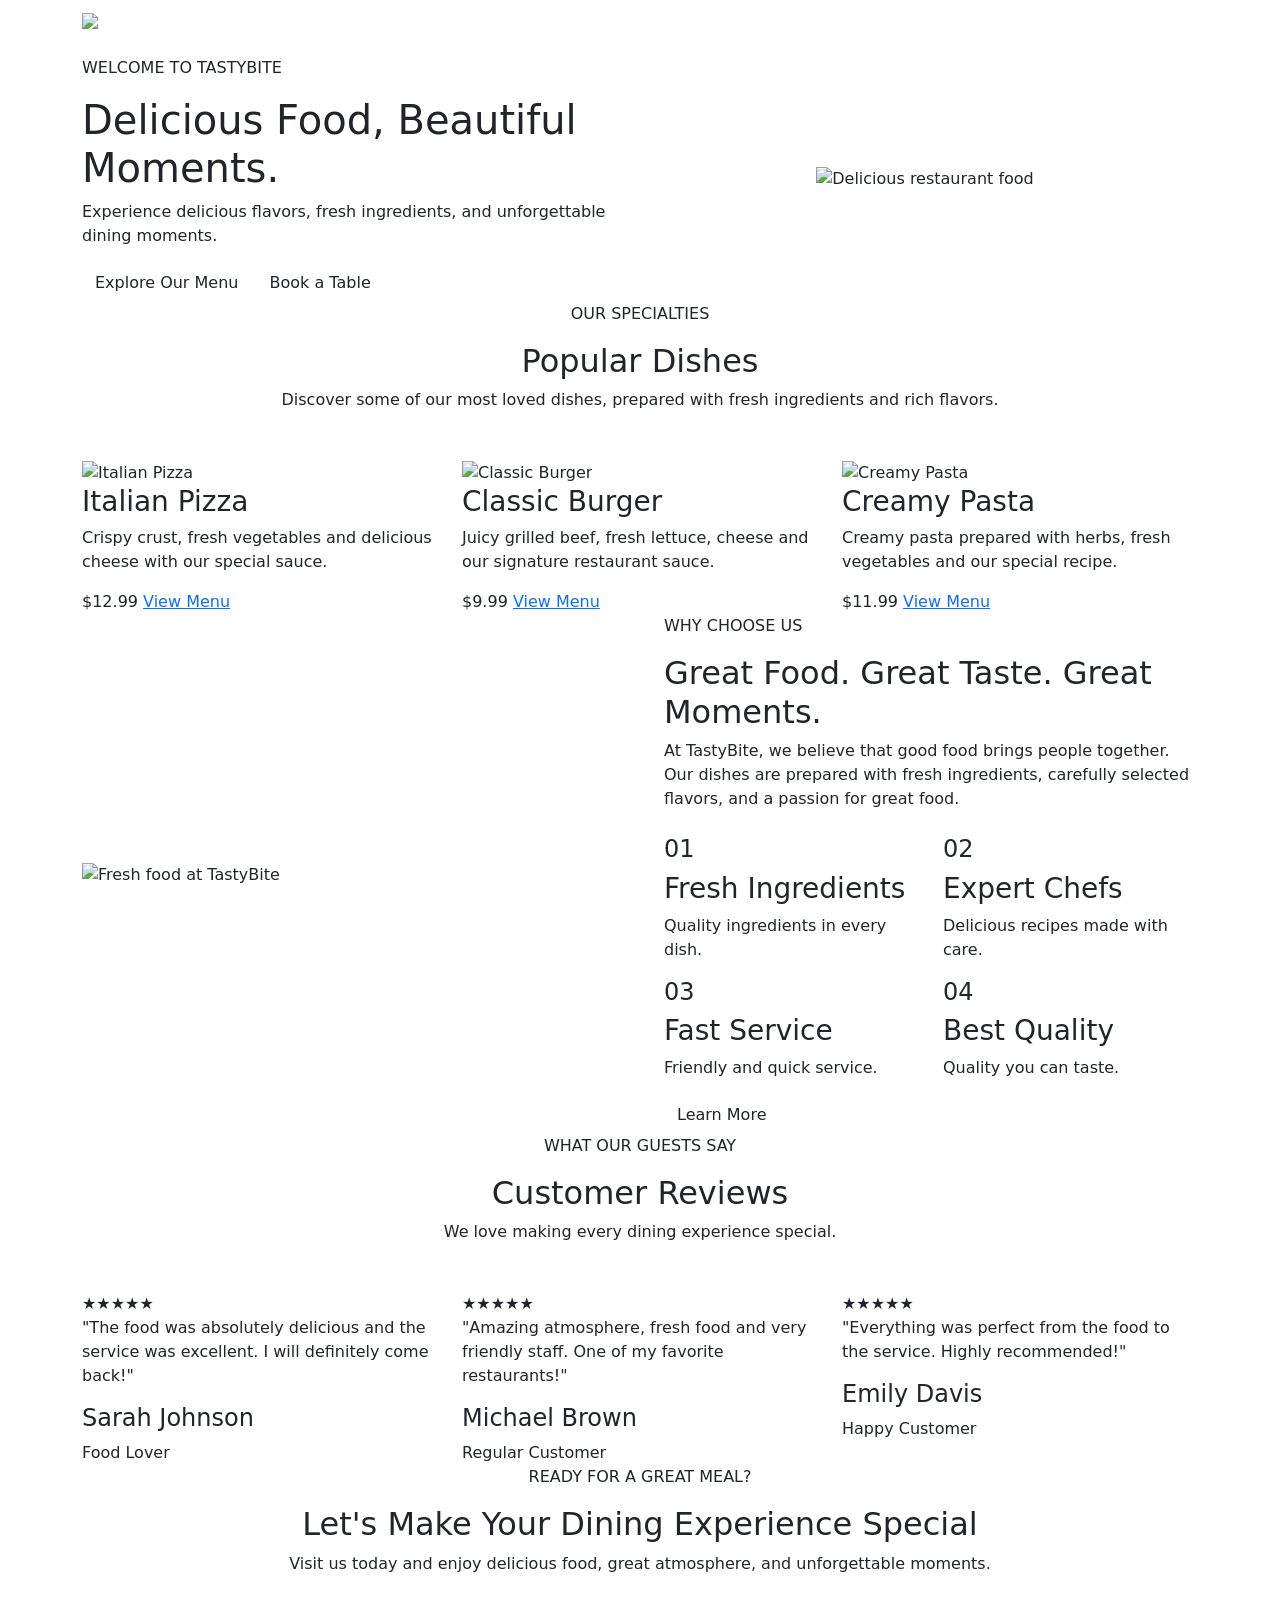
==== index.html @ 71328f87 "Add files via upload Add TastyBite website files" ====
<!DOCTYPE html>
<html lang="en">
<head>
    <meta charset="UTF-8">
    <meta name="viewport" content="width=device-width, initial-scale=1.0">

    <title>Restaurant | Home</title>

    <!-- Bootstrap CSS -->
    <link href="https://cdn.jsdelivr.net/npm/bootstrap@5.3.3/dist/css/bootstrap.min.css" rel="stylesheet">

    <!-- Custom CSS -->
    <link rel="stylesheet" href="asestes/css/style.css">
</head>

<body>

    <nav class="navbar navbar-expand-lg navbar-dark custom-navbar">
        <div class="container">
    
            <a class="navbar-brand d-flex align-items-center" href="index.html">
                <img src="asestes/Images/ChatGPT Image Sep 8, 2026, 05_13_17 AM.png" alt="TastyBite Logo" class="logo">
                <span class="brand-name">TastyBite</span>
            </a>
    
            <button class="navbar-toggler" type="button"
                data-bs-toggle="collapse"
                data-bs-target="#navbarNav">
                <span class="navbar-toggler-icon"></span>
            </button>
    
            <div class="collapse navbar-collapse" id="navbarNav">
    
                <ul class="navbar-nav ms-auto">
    
                    <li class="nav-item">
                        <a class="nav-link active" href="index.html">Home</a>
                    </li>
    
                    <li class="nav-item">
                        <a class="nav-link" href="about.html">About</a>
                    </li>
    
                    <li class="nav-item">
                        <a class="nav-link" href="menu.html">Menu</a>
                    </li>
    
                    <li class="nav-item">
                        <a class="nav-link" href="contact.html">Contact</a>
                    </li>
    
                </ul>
    
            </div>
        </div>
    </nav>
    <section class="hero-section">
        <div class="container">
            <div class="row align-items-center min-vh-75">
    
                <div class="col-lg-6">
                    <p class="hero-subtitle">WELCOME TO TASTYBITE</p>
    
                    <h1 class="hero-title">
                        Delicious Food,
                        <span>Beautiful Moments.</span>
                    </h1>
    
                    <p class="hero-text">
                        Experience delicious flavors, fresh ingredients,
                        and unforgettable dining moments.
                    </p>
    
                    <a href="menu.html" class="btn hero-btn">
                        Explore Our Menu
                    </a>
    
                    <a href="contact.html" class="btn hero-btn-outline">
                        Book a Table
                    </a>
                </div>
    
                <div class="col-lg-6 text-center">
                    <img src="asestes/Images/food.jpg"
                         alt="Delicious restaurant food"
                         class="img-fluid hero-image">
                </div>
    
            </div>
        </div>
    </section>
    <section class="popular-section">
        <div class="container">
    
            <div class="section-heading text-center">
                <p>OUR SPECIALTIES</p>
                <h2>Popular Dishes</h2>
                <p class="section-text">
                    Discover some of our most loved dishes, prepared with
                    fresh ingredients and rich flavors.
                </p>
            </div>
    
            <div class="row g-4 mt-4">
    
                <!-- Dish 1 -->
                <div class="col-md-6 col-lg-4">
                    <div class="food-card">
    
                        <img src="asestes/Images/ittalian pizza.jpg"
                             alt="Italian Pizza"
                             class="food-image">
    
                        <div class="food-content">
                            <h3>Italian Pizza</h3>
                            <p>
                                Crispy crust, fresh vegetables and delicious
                                cheese with our special sauce.
                            </p>
    
                            <div class="food-bottom">
                                <span>$12.99</span>
                                <a href="menu.html">View Menu</a>
                            </div>
                        </div>
    
                    </div>
                </div>
    
                <!-- Dish 2 -->
                <div class="col-md-6 col-lg-4">
                    <div class="food-card">
    
                        <img src="asestes/Images/classic burger.jpg"
                             alt="Classic Burger"
                             class="food-image">
    
                        <div class="food-content">
                            <h3>Classic Burger</h3>
                            <p>
                                Juicy grilled beef, fresh lettuce, cheese
                                and our signature restaurant sauce.
                            </p>
    
                            <div class="food-bottom">
                                <span>$9.99</span>
                                <a href="menu.html">View Menu</a>
                            </div>
                        </div>
    
                    </div>
                </div>
    
                <!-- Dish 3 -->
                <div class="col-md-6 col-lg-4">
                    <div class="food-card">
    
                        <img src="asestes/Images/creamy pasta.jpg"
                             alt="Creamy Pasta"
                             class="food-image">
    
                        <div class="food-content">
                            <h3>Creamy Pasta</h3>
                            <p>
                                Creamy pasta prepared with herbs, fresh
                                vegetables and our special recipe.
                            </p>
    
                            <div class="food-bottom">
                                <span>$11.99</span>
                                <a href="menu.html">View Menu</a>
                            </div>
                        </div>
    
                    </div>
                </div>
    
            </div>
        </div>
    </section>

    <section class="about-section">
        <div class="container">
            <div class="row align-items-center g-5">
    
                <div class="col-lg-6">
                    <img src="asestes/Images/fast food.jpg"
                         alt="Fresh food at TastyBite"
                         class="img-fluid about-image">
                </div>
    
                <div class="col-lg-6">
                    <p class="about-subtitle">WHY CHOOSE US</p>
    
                    <h2 class="about-title">
                        Great Food. Great Taste. Great Moments.
                    </h2>
    
                    <p class="about-text">
                        At TastyBite, we believe that good food brings people
                        together. Our dishes are prepared with fresh ingredients,
                        carefully selected flavors, and a passion for great food.
                    </p>
    
                    <div class="row mt-4">
    
                        <div class="col-6">
                            <div class="feature-box">
                                <h4>01</h4>
                                <h3>Fresh Ingredients</h3>
                                <p>
                                    Quality ingredients in every dish.
                                </p>
                            </div>
                        </div>
    
                        <div class="col-6">
                            <div class="feature-box">
                                <h4>02</h4>
                                <h3>Expert Chefs</h3>
                                <p>
                                    Delicious recipes made with care.
                                </p>
                            </div>
                        </div>
    
                        <div class="col-6">
                            <div class="feature-box">
                                <h4>03</h4>
                                <h3>Fast Service</h3>
                                <p>
                                    Friendly and quick service.
                                </p>
                            </div>
                        </div>
    
                        <div class="col-6">
                            <div class="feature-box">
                                <h4>04</h4>
                                <h3>Best Quality</h3>
                                <p>
                                    Quality you can taste.
                                </p>
                            </div>
                        </div>
    
                    </div>
    
                    <a href="about.html" class="btn about-btn">
                        Learn More
                    </a>
    
                </div>
    
            </div>
        </div>
    </section>


    <section class="reviews-section">
        <div class="container">
    
            <div class="section-heading text-center">
                <p>WHAT OUR GUESTS SAY</p>
                <h2>Customer Reviews</h2>
                <p class="section-text">
                    We love making every dining experience special.
                </p>
            </div>
    
            <div class="row g-4 mt-4">
    
                <!-- Review 1 -->
                <div class="col-md-6 col-lg-4">
                    <div class="review-card">
    
                        <div class="stars">
                            ★★★★★
                        </div>
    
                        <p class="review-text">
                            "The food was absolutely delicious and the
                            service was excellent. I will definitely come back!"
                        </p>
    
                        <h4>Sarah Johnson</h4>
                        <span>Food Lover</span>
    
                    </div>
                </div>
    
                <!-- Review 2 -->
                <div class="col-md-6 col-lg-4">
                    <div class="review-card">
    
                        <div class="stars">
                            ★★★★★
                        </div>
    
                        <p class="review-text">
                            "Amazing atmosphere, fresh food and very friendly
                            staff. One of my favorite restaurants!"
                        </p>
    
                        <h4>Michael Brown</h4>
                        <span>Regular Customer</span>
    
                    </div>
                </div>
    
                <!-- Review 3 -->
                <div class="col-md-6 col-lg-4">
                    <div class="review-card">
    
                        <div class="stars">
                            ★★★★★
                        </div>
    
                        <p class="review-text">
                            "Everything was perfect from the food to the
                            service. Highly recommended!"
                        </p>
    
                        <h4>Emily Davis</h4>
                        <span>Happy Customer</span>
    
                    </div>
                </div>
    
            </div>
        </div>
    </section>
    <section class="cta-section">
        <div class="container text-center">
    
            <p class="cta-subtitle">READY FOR A GREAT MEAL?</p>
    
            <h2>Let's Make Your Dining Experience Special</h2>
    
            <p>
                Visit us today and enjoy delicious food,
                great atmosphere, and unforgettable moments.
            </p>
    
            <a href="contact.html" class="btn cta-btn">
                Reserve a Table
            </a>
    
        </div>
    </section>


    <!-- Bootstrap JS -->
    <script src="https://cdn.jsdelivr.net/npm/bootstrap@5.3.3/dist/js/bootstrap.bundle.min.js"></script>

    <!-- Custom JS -->
    <script src="asestes/script.js/script.js"></script>

</body>
</html>
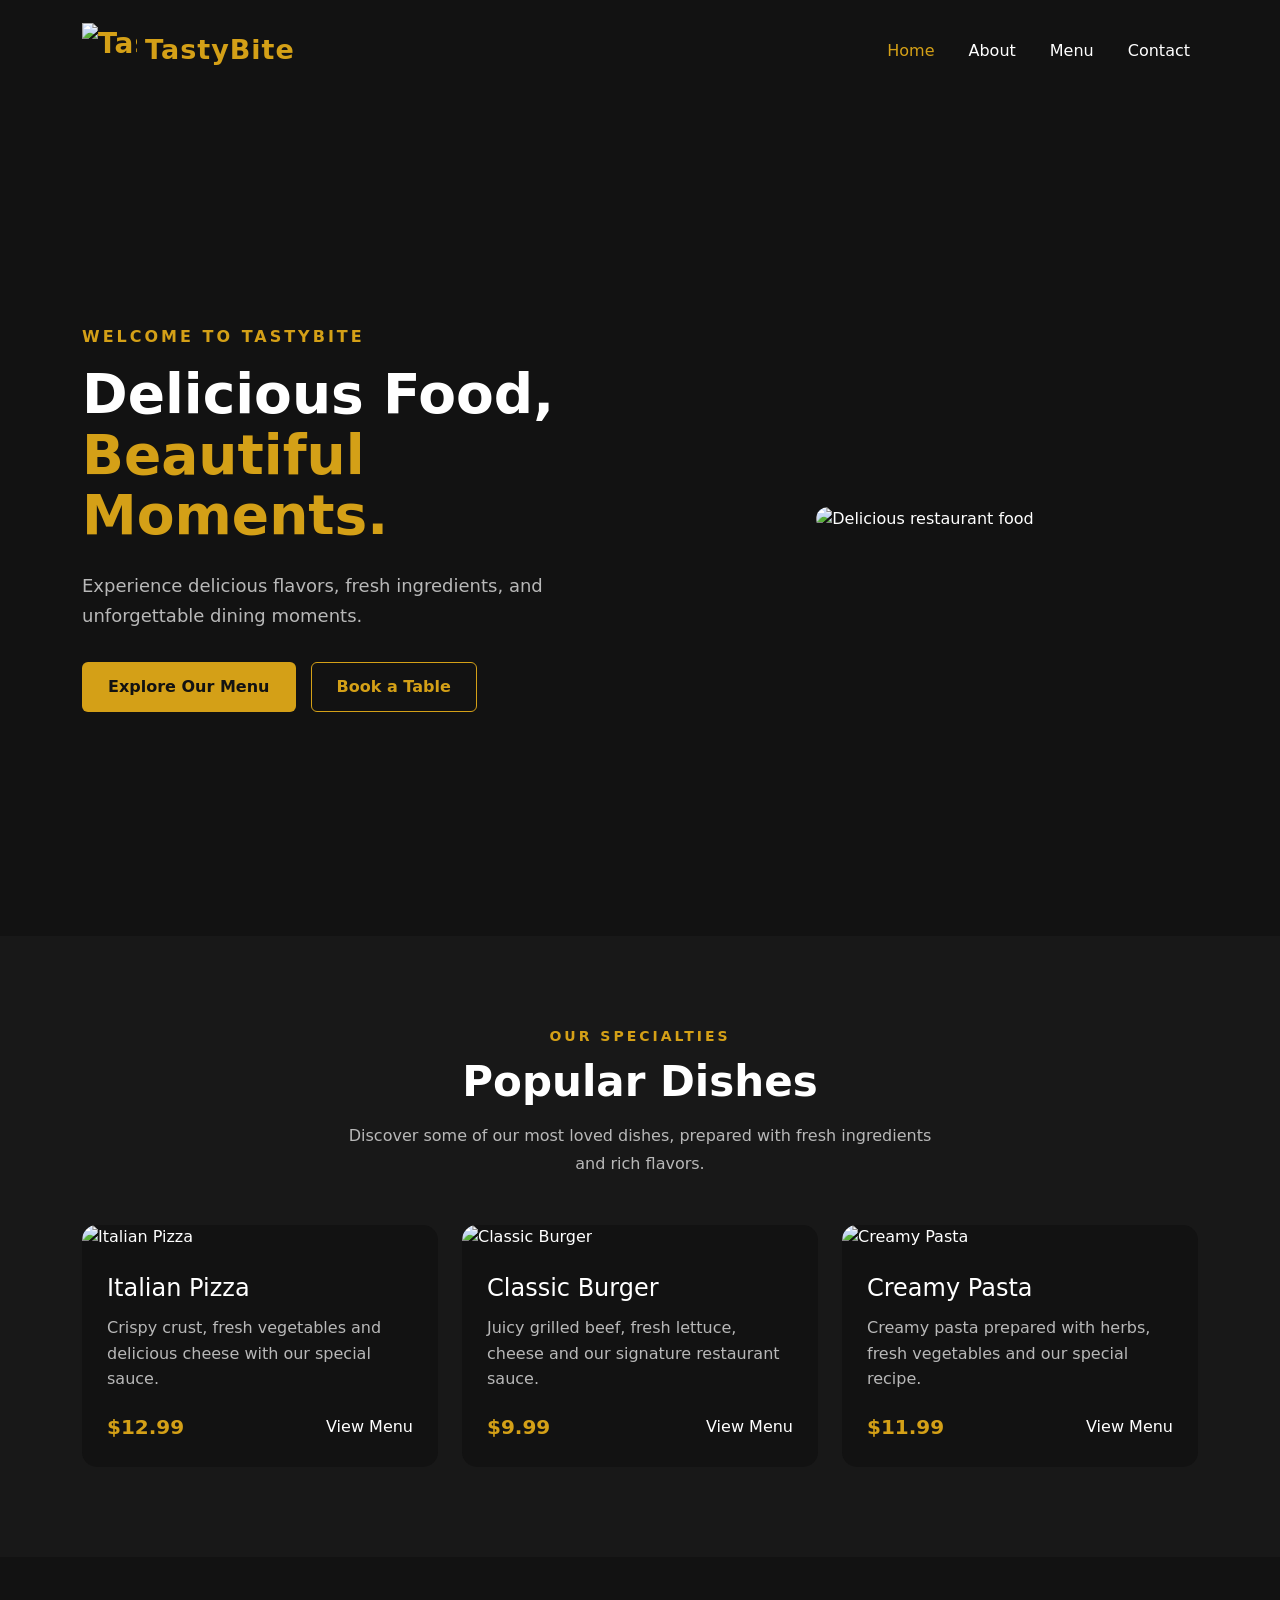
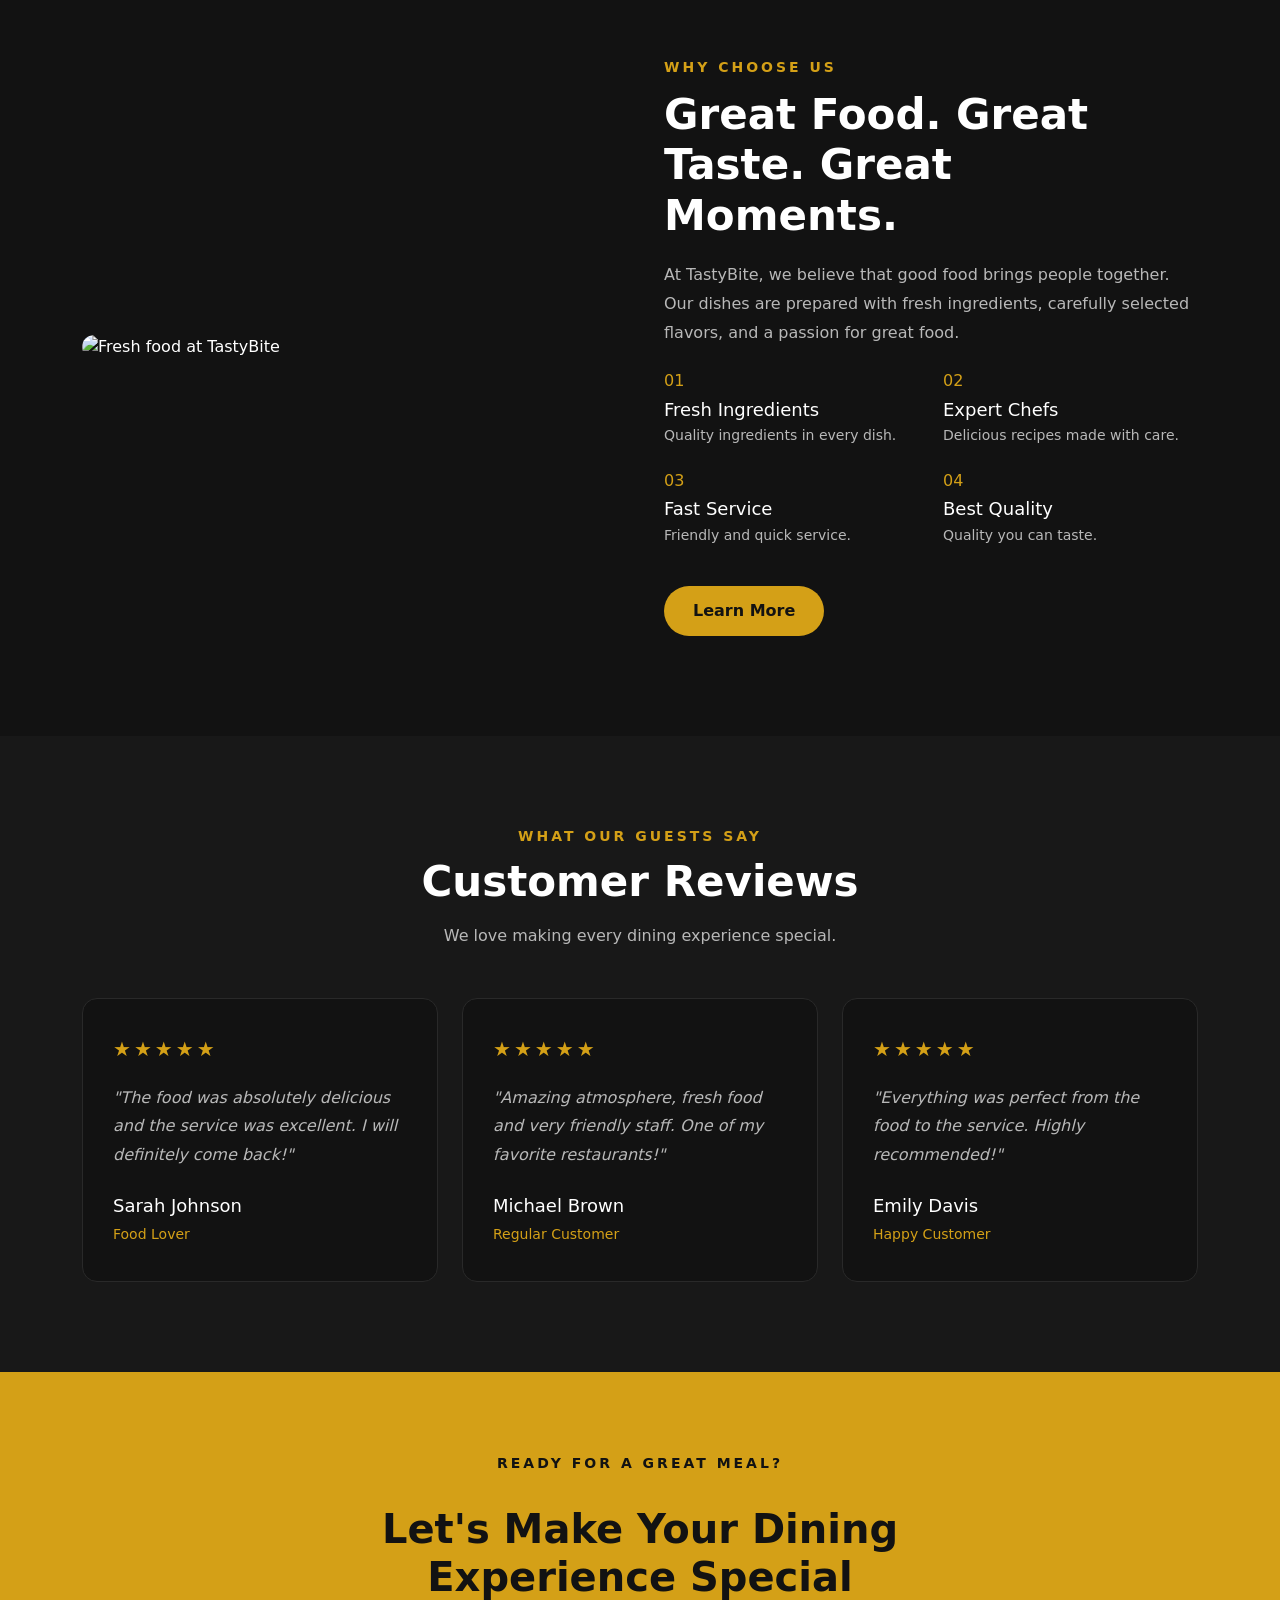
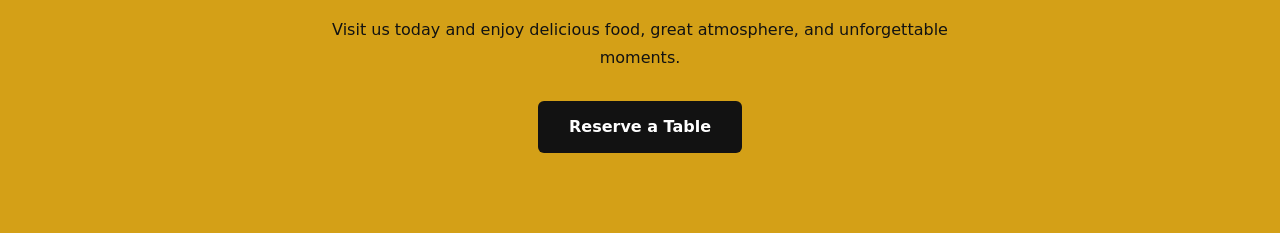
==== commit 3aa52b29: "Update index.html" ====
--- a/index.html
+++ b/index.html
@@ -10,7 +10,7 @@
     <link href="https://cdn.jsdelivr.net/npm/bootstrap@5.3.3/dist/css/bootstrap.min.css" rel="stylesheet">
 
     <!-- Custom CSS -->
-    <link rel="stylesheet" href="asestes/css/style.css">
+    <link rel="stylesheet" href="style.css">
 </head>
 
 <body>
@@ -357,4 +357,4 @@
     <script src="asestes/script.js/script.js"></script>
 
 </body>
-</html>+</html>
--- a/style.css
+++ b/style.css
@@ -0,0 +1,898 @@
+.custom-navbar {
+    background-color: #121212;
+    padding: 18px 0;
+}
+.logo {
+    width: 55px;
+    height: 55px;
+    object-fit: contain;
+}
+
+.brand-name {
+    color: #D4A017;
+    font-size: 27px;
+    font-weight: 700;
+    margin-left: 8px;
+    letter-spacing: 1px;
+}
+.custom-navbar .navbar-brand {
+    color: #D4A017;
+    font-size: 28px;
+    font-weight: 700;
+    letter-spacing: 1px;
+}
+
+.custom-navbar .nav-link {
+    color: #ffffff;
+    font-weight: 500;
+    margin-left: 18px;
+    transition: 0.3s;
+}
+
+.custom-navbar .nav-link:hover,
+.custom-navbar .nav-link.active {
+    color: #D4A017;
+}
+.hero-section {
+    background-color: #121212;
+    color: #ffffff;
+    padding: 80px 0;
+}
+
+.min-vh-75 {
+    min-height: 75vh;
+}
+
+.hero-subtitle {
+    color: #D4A017;
+    font-weight: 600;
+    letter-spacing: 3px;
+    margin-bottom: 15px;
+}
+
+.hero-title {
+    font-size: 55px;
+    font-weight: 700;
+    line-height: 1.1;
+    margin-bottom: 25px;
+}
+
+.hero-title span {
+    color: #D4A017;
+    display: block;
+}
+
+.hero-text {
+    color: #B8B8B8;
+    font-size: 18px;
+    line-height: 1.7;
+    max-width: 500px;
+    margin-bottom: 30px;
+}
+
+.hero-btn {
+    background-color: #D4A017;
+    color: #121212;
+    padding: 12px 25px;
+    font-weight: 600;
+    margin-right: 10px;
+}
+
+.hero-btn:hover {
+    background-color: #ffffff;
+    color: #121212;
+}
+
+.hero-btn-outline {
+    border: 1px solid #D4A017;
+    color: #D4A017;
+    padding: 12px 25px;
+    font-weight: 600;
+}
+
+.hero-btn-outline:hover {
+    background-color: #D4A017;
+    color: #121212;
+}
+
+.hero-image {
+    border-radius: 20px;
+    max-height: 450px;
+    object-fit: cover;
+}
+.popular-section {
+    background-color: #181818;
+    padding: 90px 0;
+    color: #ffffff;
+}
+
+.section-heading p:first-child {
+    color: #D4A017;
+    font-size: 14px;
+    font-weight: 600;
+    letter-spacing: 3px;
+    margin-bottom: 10px;
+}
+
+.section-heading h2 {
+    font-size: 42px;
+    font-weight: 700;
+    margin-bottom: 15px;
+}
+
+.section-text {
+    color: #B8B8B8;
+    max-width: 600px;
+    margin: auto;
+    line-height: 1.7;
+}
+
+.food-card {
+    background-color: #121212;
+    border-radius: 15px;
+    overflow: hidden;
+    height: 100%;
+    transition: 0.3s ease;
+}
+
+.food-card:hover {
+    transform: translateY(-8px);
+}
+
+.food-image {
+    width: 100%;
+    height: 240px;
+    object-fit: cover;
+}
+
+.food-content {
+    padding: 25px;
+}
+
+.food-content h3 {
+    font-size: 24px;
+    margin-bottom: 12px;
+}
+
+.food-content p {
+    color: #B8B8B8;
+    line-height: 1.6;
+}
+
+.food-bottom {
+    display: flex;
+    justify-content: space-between;
+    align-items: center;
+    margin-top: 20px;
+}
+
+.food-bottom span {
+    color: #D4A017;
+    font-size: 20px;
+    font-weight: 700;
+}
+
+.food-bottom a {
+    color: #ffffff;
+    text-decoration: none;
+    font-weight: 500;
+}
+
+.food-bottom a:hover {
+    color: #D4A017;
+}
+.about-section {
+    background-color: #121212;
+    color: #ffffff;
+    padding: 100px 0;
+}
+
+.about-image {
+    width: 100%;
+    height: 520px;
+    object-fit: cover;
+    border-radius: 20px;
+}
+
+.about-subtitle {
+    color: #D4A017;
+    font-size: 14px;
+    font-weight: 600;
+    letter-spacing: 3px;
+    margin-bottom: 12px;
+}
+
+.about-title {
+    font-size: 42px;
+    font-weight: 700;
+    line-height: 1.2;
+    margin-bottom: 20px;
+}
+
+.about-text {
+    color: #B8B8B8;
+    line-height: 1.8;
+    font-size: 16px;
+}
+
+.feature-box {
+    margin-bottom: 25px;
+}
+
+.feature-box h4 {
+    color: #D4A017;
+    font-size: 16px;
+}
+
+.feature-box h3 {
+    font-size: 18px;
+    margin-bottom: 5px;
+}
+
+.feature-box p {
+    color: #B8B8B8;
+    font-size: 14px;
+}
+
+.about-btn {
+    background-color: #D4A017;
+    color: #121212;
+    font-weight: 600;
+    padding: 12px 25px;
+    margin-top: 10px;
+}
+
+.about-btn:hover {
+    background-color: #ffffff;
+    color: #121212;
+}
+.reviews-section {
+    background-color: #181818;
+    color: #ffffff;
+    padding: 90px 0;
+}
+
+.review-card {
+    background-color: #121212;
+    padding: 35px 30px;
+    border-radius: 15px;
+    height: 100%;
+    border: 1px solid #292929;
+    transition: 0.3s ease;
+}
+
+.review-card:hover {
+    transform: translateY(-8px);
+    border-color: #D4A017;
+}
+
+.stars {
+    color: #D4A017;
+    font-size: 20px;
+    letter-spacing: 3px;
+    margin-bottom: 20px;
+}
+
+.review-text {
+    color: #B8B8B8;
+    line-height: 1.8;
+    font-style: italic;
+    margin-bottom: 25px;
+}
+
+.review-card h4 {
+    font-size: 18px;
+    margin-bottom: 5px;
+}
+
+.review-card span {
+    color: #D4A017;
+    font-size: 14px;
+}
+.cta-section {
+    background-color: #D4A017;
+    color: #121212;
+    padding: 80px 20px;
+}
+
+.cta-subtitle {
+    font-size: 14px;
+    font-weight: 700;
+    letter-spacing: 3px;
+    margin-bottom: 15px;
+}
+
+.cta-section h2 {
+    font-size: 40px;
+    font-weight: 700;
+    max-width: 750px;
+    margin: 0 auto 15px;
+}
+
+.cta-section p {
+    max-width: 650px;
+    margin: 0 auto 30px;
+    line-height: 1.7;
+}
+
+.cta-btn {
+    background-color: #121212;
+    color: #ffffff;
+    padding: 13px 30px;
+    font-weight: 600;
+}
+
+.cta-btn:hover {
+    background-color: #ffffff;
+    color: #121212;
+}
+@media (max-width: 991px) {
+
+    .hero-title {
+        font-size: 45px;
+    }
+
+    .hero-section {
+        padding: 60px 0;
+    }
+
+    .hero-image {
+        margin-top: 40px;
+        max-height: 400px;
+    }
+
+    .about-section {
+        padding: 70px 0;
+    }
+
+    .about-title {
+        font-size: 36px;
+    }
+
+    .about-image {
+        height: 400px;
+    }
+
+    .section-heading h2 {
+        font-size: 36px;
+    }
+
+    .cta-section h2 {
+        font-size: 34px;
+    }
+}
+
+@media (max-width: 576px) {
+
+    .logo {
+        width: 50px;
+        height: 50px;
+    }
+
+    .brand-name {
+        font-size: 22px;
+    }
+
+    .hero-title {
+        font-size: 36px;
+    }
+
+    .hero-text {
+        font-size: 16px;
+    }
+
+    .hero-btn,
+    .hero-btn-outline {
+        width: 100%;
+        margin: 5px 0;
+    }
+
+    .about-title {
+        font-size: 30px;
+    }
+
+    .about-image {
+        height: 320px;
+    }
+
+    .section-heading h2 {
+        font-size: 30px;
+    }
+
+    .cta-section h2 {
+        font-size: 30px;
+    }
+}
+.menu-header {
+    background-color: #121212;
+    color: #ffffff;
+    padding: 90px 20px 70px;
+}
+
+.menu-header p:first-child {
+    color: #D4A017;
+    font-size: 14px;
+    font-weight: 600;
+    letter-spacing: 3px;
+}
+
+.menu-header h1 {
+    font-size: 48px;
+    font-weight: 700;
+    margin-bottom: 15px;
+}
+
+.menu-header-text {
+    color: #B8B8B8;
+    font-size: 17px;
+}
+
+.menu-section {
+    background-color: #181818;
+    padding: 80px 0;
+}
+
+.menu-card {
+    background-color: #121212;
+    border-radius: 15px;
+    overflow: hidden;
+    height: 100%;
+    transition: 0.3s ease;
+}
+
+.menu-card:hover {
+    transform: translateY(-8px);
+}
+
+.menu-card img {
+    width: 100%;
+    height: 250px;
+    object-fit: cover;
+}
+
+.menu-card-content {
+    padding: 25px;
+}
+
+.menu-title {
+    display: flex;
+    justify-content: space-between;
+    align-items: center;
+    gap: 15px;
+}
+
+.menu-title h3 {
+    color: #ffffff;
+    font-size: 22px;
+    margin: 0;
+}
+
+.menu-title span {
+    color: #D4A017;
+    font-size: 18px;
+    font-weight: 700;
+    white-space: nowrap;
+}
+
+.menu-card-content p {
+    color: #B8B8B8;
+    line-height: 1.7;
+    margin-top: 15px;
+    margin-bottom: 0;
+}
+/* Menu Filter Buttons */
+.menu-filters {
+    margin-bottom: 50px;
+}
+
+.filter-btn {
+    background-color: transparent;
+    color: #ffffff;
+    border: 1px solid #D4A017;
+    padding: 10px 22px;
+    margin: 5px;
+    border-radius: 30px;
+    font-weight: 500;
+    cursor: pointer;
+    transition: 0.3s ease;
+}
+
+.filter-btn:hover,
+.filter-btn.active {
+    background-color: #D4A017;
+    color: #121212;
+}
+.menu-item {
+    transition: 0.4s ease;
+}
+
+.menu-item[style*="display: none"] {
+    opacity: 0;
+}
+
+.menu-item[style*="display: block"] {
+    opacity: 1;
+}
+/* Special Offer */
+.special-offer {
+    background-color: #121212;
+    padding: 80px 0;
+}
+
+.offer-box {
+    background-color: #181818;
+    border: 1px solid #D4A017;
+    border-radius: 20px;
+    padding: 60px 30px;
+    max-width: 900px;
+    margin: 0 auto;
+}
+
+.offer-small {
+    color: #D4A017;
+    font-size: 14px;
+    font-weight: 700;
+    letter-spacing: 3px;
+    margin-bottom: 15px;
+}
+
+.offer-box h2 {
+    color: #ffffff;
+    font-size: 38px;
+    font-weight: 700;
+    margin-bottom: 15px;
+}
+
+.offer-box p:not(.offer-small) {
+    color: #B8B8B8;
+    font-size: 16px;
+    line-height: 1.7;
+    max-width: 650px;
+    margin: 0 auto 30px;
+}
+
+.offer-btn {
+    display: inline-block;
+    background-color: #D4A017;
+    color: #121212;
+    text-decoration: none;
+    padding: 12px 28px;
+    border-radius: 30px;
+    font-weight: 700;
+    transition: 0.3s ease;
+}
+
+.offer-btn:hover {
+    background-color: #ffffff;
+    color: #121212;
+    transform: translateY(-3px);
+}
+
+/* Mobile */
+@media (max-width: 576px) {
+
+    .offer-box {
+        padding: 45px 20px;
+    }
+
+    .offer-box h2 {
+        font-size: 28px;
+    }
+
+}
+/* Footer */
+.site-footer {
+    background-color: #121212;
+    color: #B8B8B8;
+    padding: 70px 0 20px;
+    border-top: 1px solid #292929;
+}
+
+.footer-logo {
+    color: #D4A017;
+    font-size: 28px;
+    font-weight: 700;
+    margin-bottom: 20px;
+}
+
+.site-footer h4 {
+    color: #ffffff;
+    font-size: 20px;
+    margin-bottom: 20px;
+}
+
+.site-footer p {
+    line-height: 1.8;
+    margin-bottom: 8px;
+}
+
+.footer-links {
+    list-style: none;
+    padding: 0;
+    margin: 0;
+}
+
+.footer-links li {
+    margin-bottom: 10px;
+}
+
+.footer-links a {
+    color: #B8B8B8;
+    text-decoration: none;
+    transition: 0.3s ease;
+}
+
+.footer-links a:hover {
+    color: #D4A017;
+    padding-left: 5px;
+}
+
+.footer-bottom {
+    border-top: 1px solid #292929;
+    margin-top: 45px;
+    padding-top: 20px;
+    text-align: center;
+}
+
+.footer-bottom p {
+    margin: 0;
+    font-size: 14px;
+    color: #888888;
+}
+
+@media (max-width: 768px) {
+
+    .site-footer {
+        text-align: center;
+    }
+
+    .footer-links a:hover {
+        padding-left: 0;
+    }
+
+}
+/* =========================
+   ABOUT PAGE
+========================= */
+
+.about-header {
+    background-color: #121212;
+    color: #ffffff;
+    padding: 90px 20px 70px;
+}
+
+.about-header p:first-child {
+    color: #D4A017;
+    font-size: 14px;
+    font-weight: 600;
+    letter-spacing: 3px;
+}
+
+.about-header h1 {
+    font-size: 48px;
+    font-weight: 700;
+    margin-bottom: 15px;
+}
+
+.about-header-text {
+    color: #B8B8B8;
+    font-size: 17px;
+}
+
+
+/* Our Story */
+
+.about-story {
+    background-color: #181818;
+    padding: 90px 0;
+}
+
+.about-story-img {
+    width: 100%;
+    height: 480px;
+    object-fit: cover;
+    border-radius: 18px;
+}
+
+.section-label {
+    color: #D4A017;
+    font-size: 14px;
+    font-weight: 700;
+    letter-spacing: 3px;
+    margin-bottom: 15px;
+}
+
+.about-story h2,
+.why-us h2,
+.our-values h2,
+.about-cta h2 {
+    color: #ffffff;
+    font-size: 38px;
+    font-weight: 700;
+    margin-bottom: 20px;
+}
+
+.about-story p:not(.section-label) {
+    color: #B8B8B8;
+    line-height: 1.8;
+}
+
+.about-btn {
+    display: inline-block;
+    background-color: #D4A017;
+    color: #121212;
+    text-decoration: none;
+    padding: 12px 28px;
+    border-radius: 30px;
+    font-weight: 700;
+    margin-top: 15px;
+    transition: 0.3s ease;
+}
+
+.about-btn:hover {
+    background-color: #ffffff;
+    color: #121212;
+    transform: translateY(-3px);
+}
+
+
+/* Why Us */
+
+.why-us {
+    background-color: #121212;
+    padding: 90px 0;
+}
+
+.section-description {
+    color: #B8B8B8;
+    max-width: 650px;
+    margin: 0 auto;
+    line-height: 1.7;
+}
+
+.about-feature {
+    background-color: #181818;
+    border: 1px solid #292929;
+    border-radius: 15px;
+    padding: 35px 25px;
+    text-align: center;
+    height: 100%;
+    transition: 0.3s ease;
+}
+
+.about-feature:hover {
+    transform: translateY(-8px);
+    border-color: #D4A017;
+}
+
+.feature-icon {
+    color: #D4A017;
+    font-size: 32px;
+    margin-bottom: 18px;
+}
+
+.about-feature h3 {
+    color: #ffffff;
+    font-size: 20px;
+    margin-bottom: 12px;
+}
+
+.about-feature p {
+    color: #B8B8B8;
+    line-height: 1.7;
+    margin: 0;
+}
+
+
+/* Our Values */
+
+.our-values {
+    background-color: #181818;
+    padding: 90px 0;
+}
+
+.our-values > .container > .row > .col-lg-6:first-child > p:not(.section-label) {
+    color: #B8B8B8;
+    line-height: 1.8;
+}
+
+.value-item {
+    border-left: 2px solid #D4A017;
+    padding-left: 20px;
+    margin-top: 25px;
+}
+
+.value-item h4 {
+    color: #ffffff;
+    font-size: 20px;
+    margin-bottom: 8px;
+}
+
+.value-item p {
+    color: #B8B8B8;
+    line-height: 1.7;
+    margin: 0;
+}
+
+.value-box {
+    min-height: 350px;
+    background-color: #121212;
+    border: 1px solid #D4A017;
+    border-radius: 20px;
+    display: flex;
+    flex-direction: column;
+    align-items: center;
+    justify-content: center;
+    gap: 25px;
+    padding: 40px;
+}
+
+.value-box span {
+    color: #D4A017;
+    font-size: 20px;
+    font-weight: 700;
+    letter-spacing: 2px;
+    text-align: center;
+}
+
+
+/* About CTA */
+
+.about-cta {
+    background-color: #121212;
+    padding: 90px 20px;
+}
+
+.about-cta p:not(.section-label) {
+    color: #B8B8B8;
+    margin-bottom: 20px;
+}
+
+
+/* Responsive */
+
+@media (max-width: 768px) {
+
+    .about-header h1 {
+        font-size: 38px;
+    }
+
+    .about-story h2,
+    .why-us h2,
+    .our-values h2,
+    .about-cta h2 {
+        font-size: 30px;
+    }
+
+    .about-story-img {
+        height: 350px;
+    }
+
+    .value-box {
+        min-height: 280px;
+    }
+
+}
+
+@media (max-width: 576px) {
+
+    .about-header {
+        padding: 70px 20px 55px;
+    }
+
+    .about-header h1 {
+        font-size: 32px;
+    }
+
+    .about-story,
+    .why-us,
+    .our-values,
+    .about-cta {
+        padding: 65px 0;
+    }
+
+    .about-story-img {
+        height: 280px;
+    }
+
+}
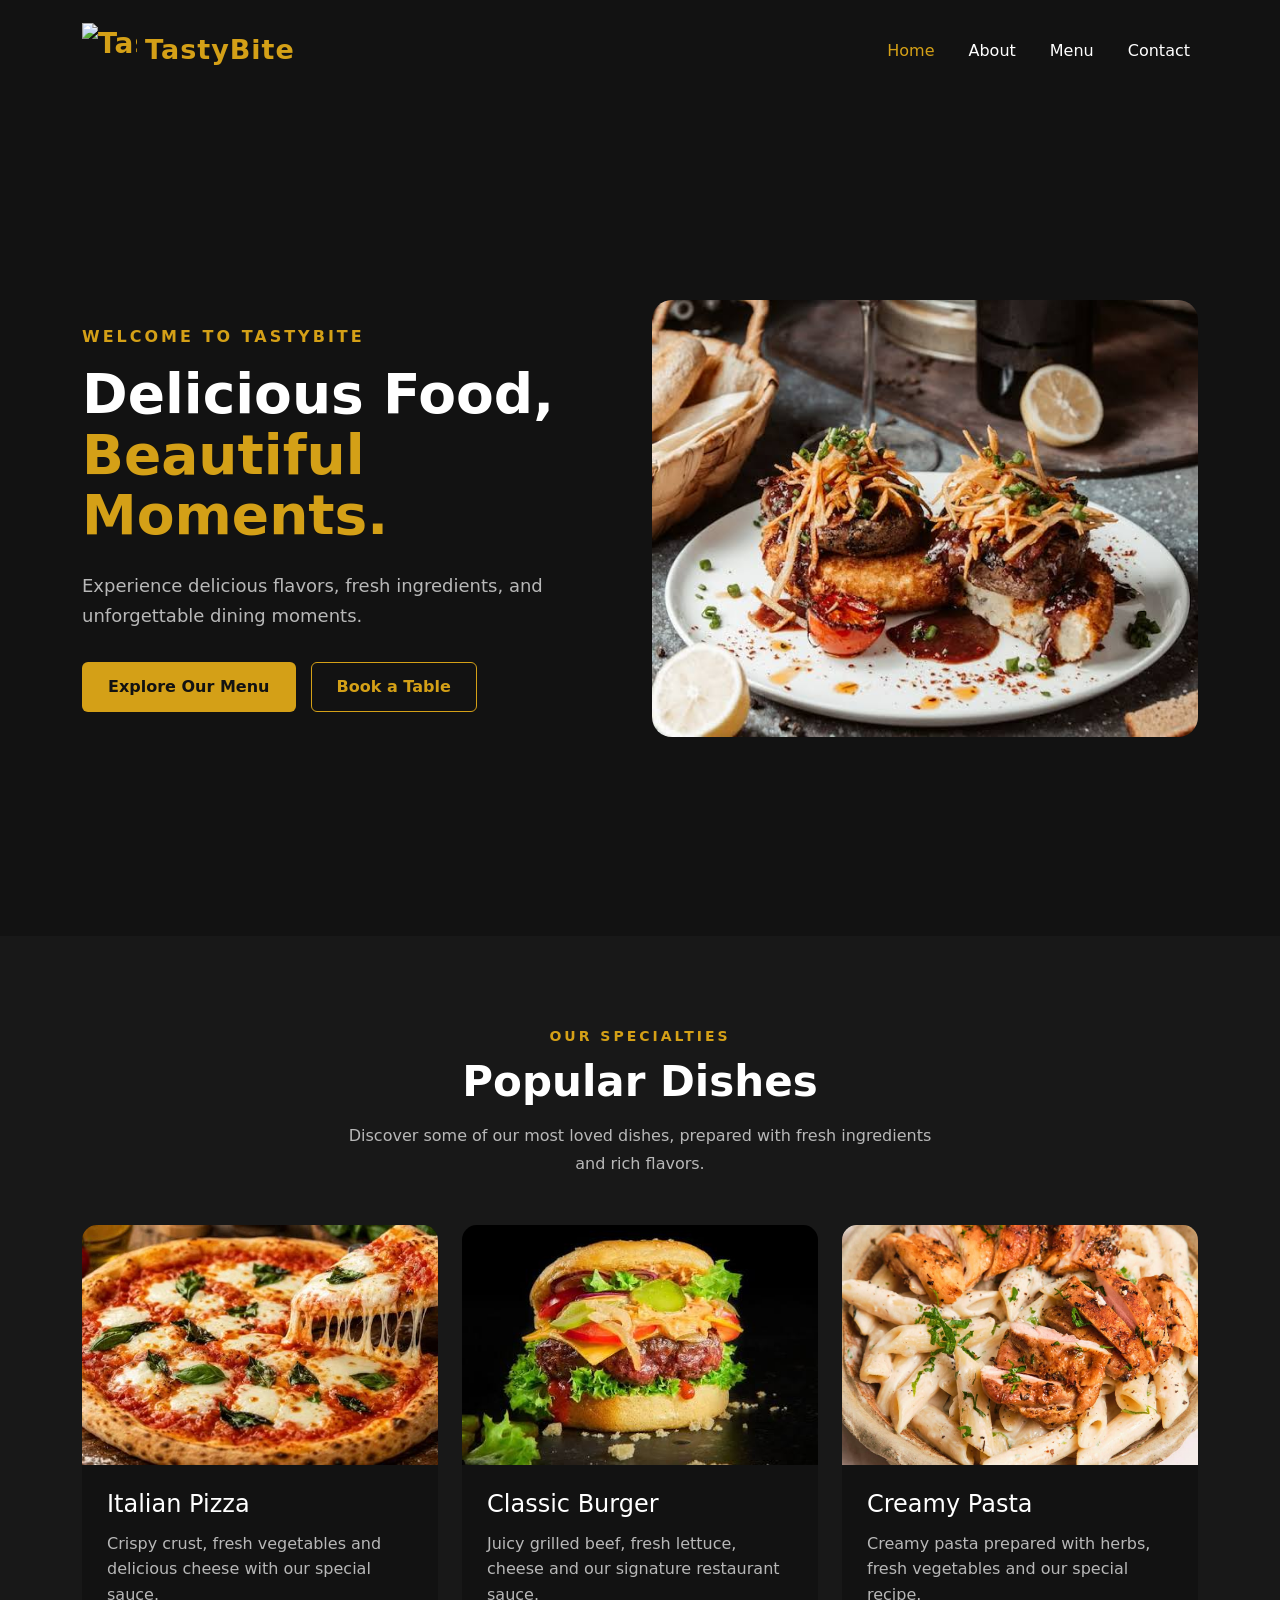
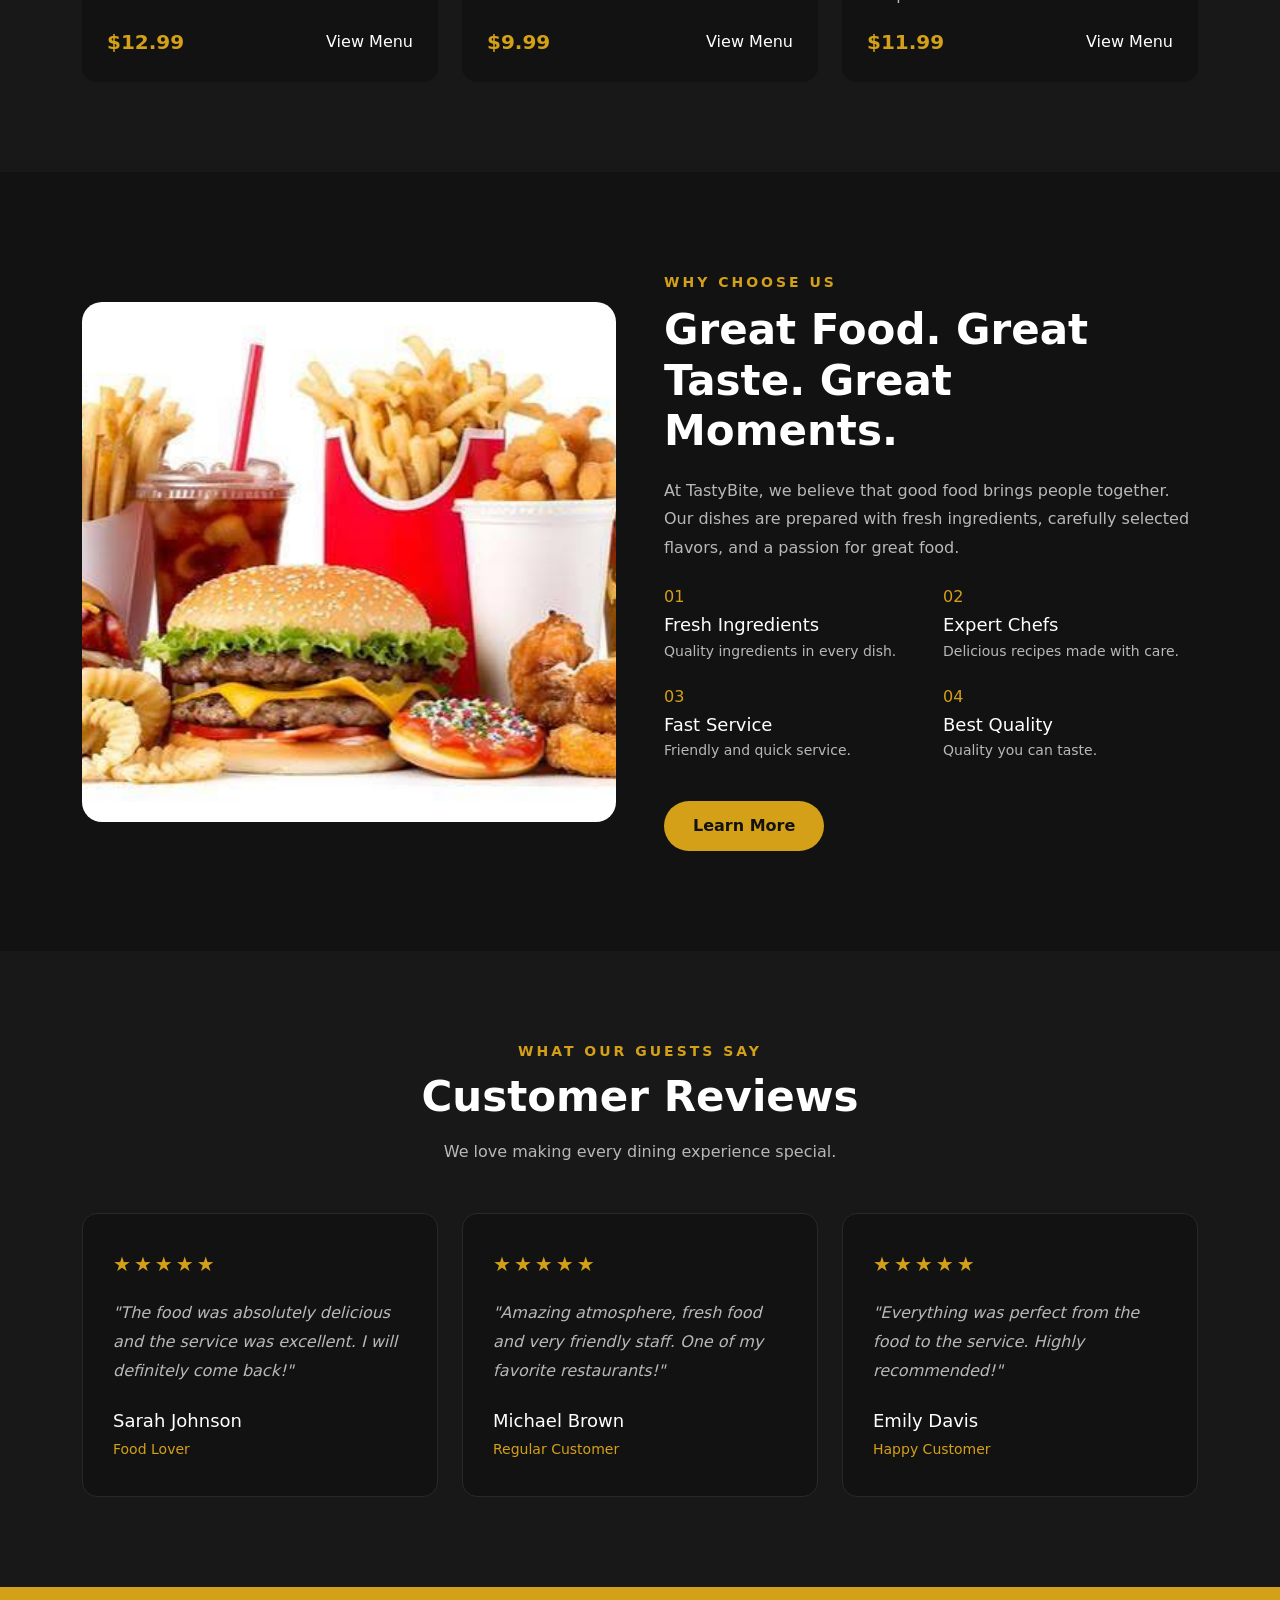
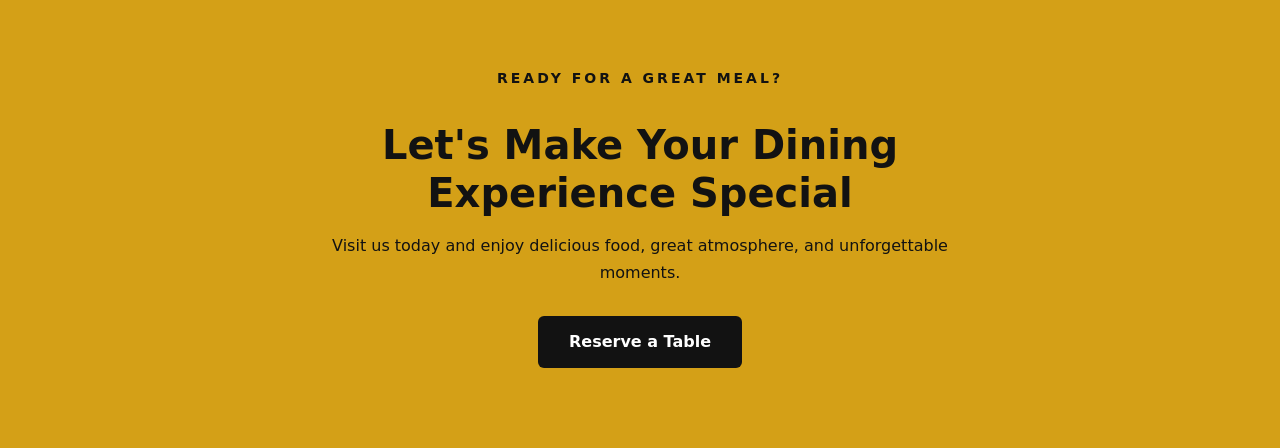
==== commit 8e41cd6e: "Update index.html" ====
--- a/index.html
+++ b/index.html
@@ -81,7 +81,7 @@
                 </div>
     
                 <div class="col-lg-6 text-center">
-                    <img src="asestes/Images/food.jpg"
+                    <img src="food.jpg"
                          alt="Delicious restaurant food"
                          class="img-fluid hero-image">
                 </div>
@@ -107,7 +107,7 @@
                 <div class="col-md-6 col-lg-4">
                     <div class="food-card">
     
-                        <img src="asestes/Images/ittalian pizza.jpg"
+                        <img src="ittalian pizza.jpg"
                              alt="Italian Pizza"
                              class="food-image">
     
@@ -131,7 +131,7 @@
                 <div class="col-md-6 col-lg-4">
                     <div class="food-card">
     
-                        <img src="asestes/Images/classic burger.jpg"
+                        <img src="classic burger.jpg"
                              alt="Classic Burger"
                              class="food-image">
     
@@ -155,7 +155,7 @@
                 <div class="col-md-6 col-lg-4">
                     <div class="food-card">
     
-                        <img src="asestes/Images/creamy pasta.jpg"
+                        <img src="creamy pasta.jpg"
                              alt="Creamy Pasta"
                              class="food-image">
     
@@ -184,7 +184,7 @@
             <div class="row align-items-center g-5">
     
                 <div class="col-lg-6">
-                    <img src="asestes/Images/fast food.jpg"
+                    <img src="fast food.jpg"
                          alt="Fresh food at TastyBite"
                          class="img-fluid about-image">
                 </div>
@@ -354,7 +354,7 @@
     <script src="https://cdn.jsdelivr.net/npm/bootstrap@5.3.3/dist/js/bootstrap.bundle.min.js"></script>
 
     <!-- Custom JS -->
-    <script src="asestes/script.js/script.js"></script>
+    <script src="script.js"></script>
 
 </body>
 </html>
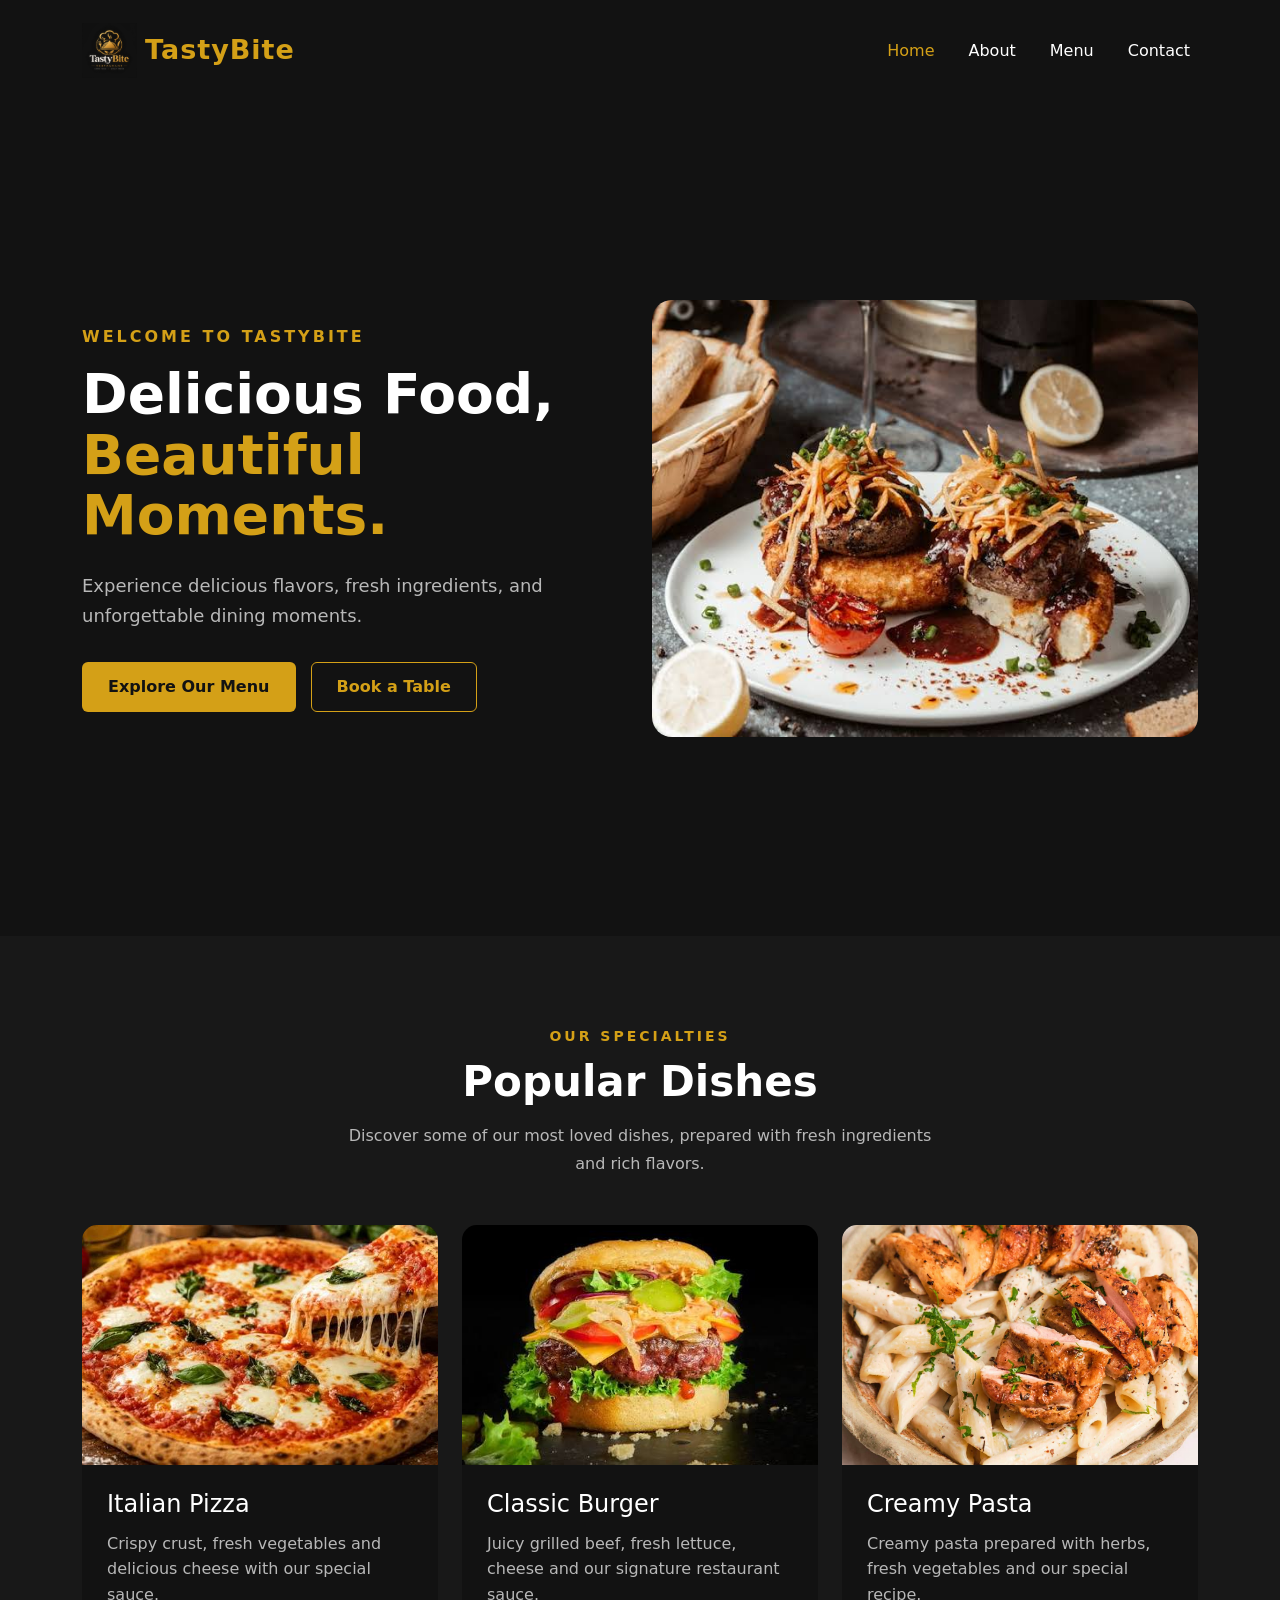
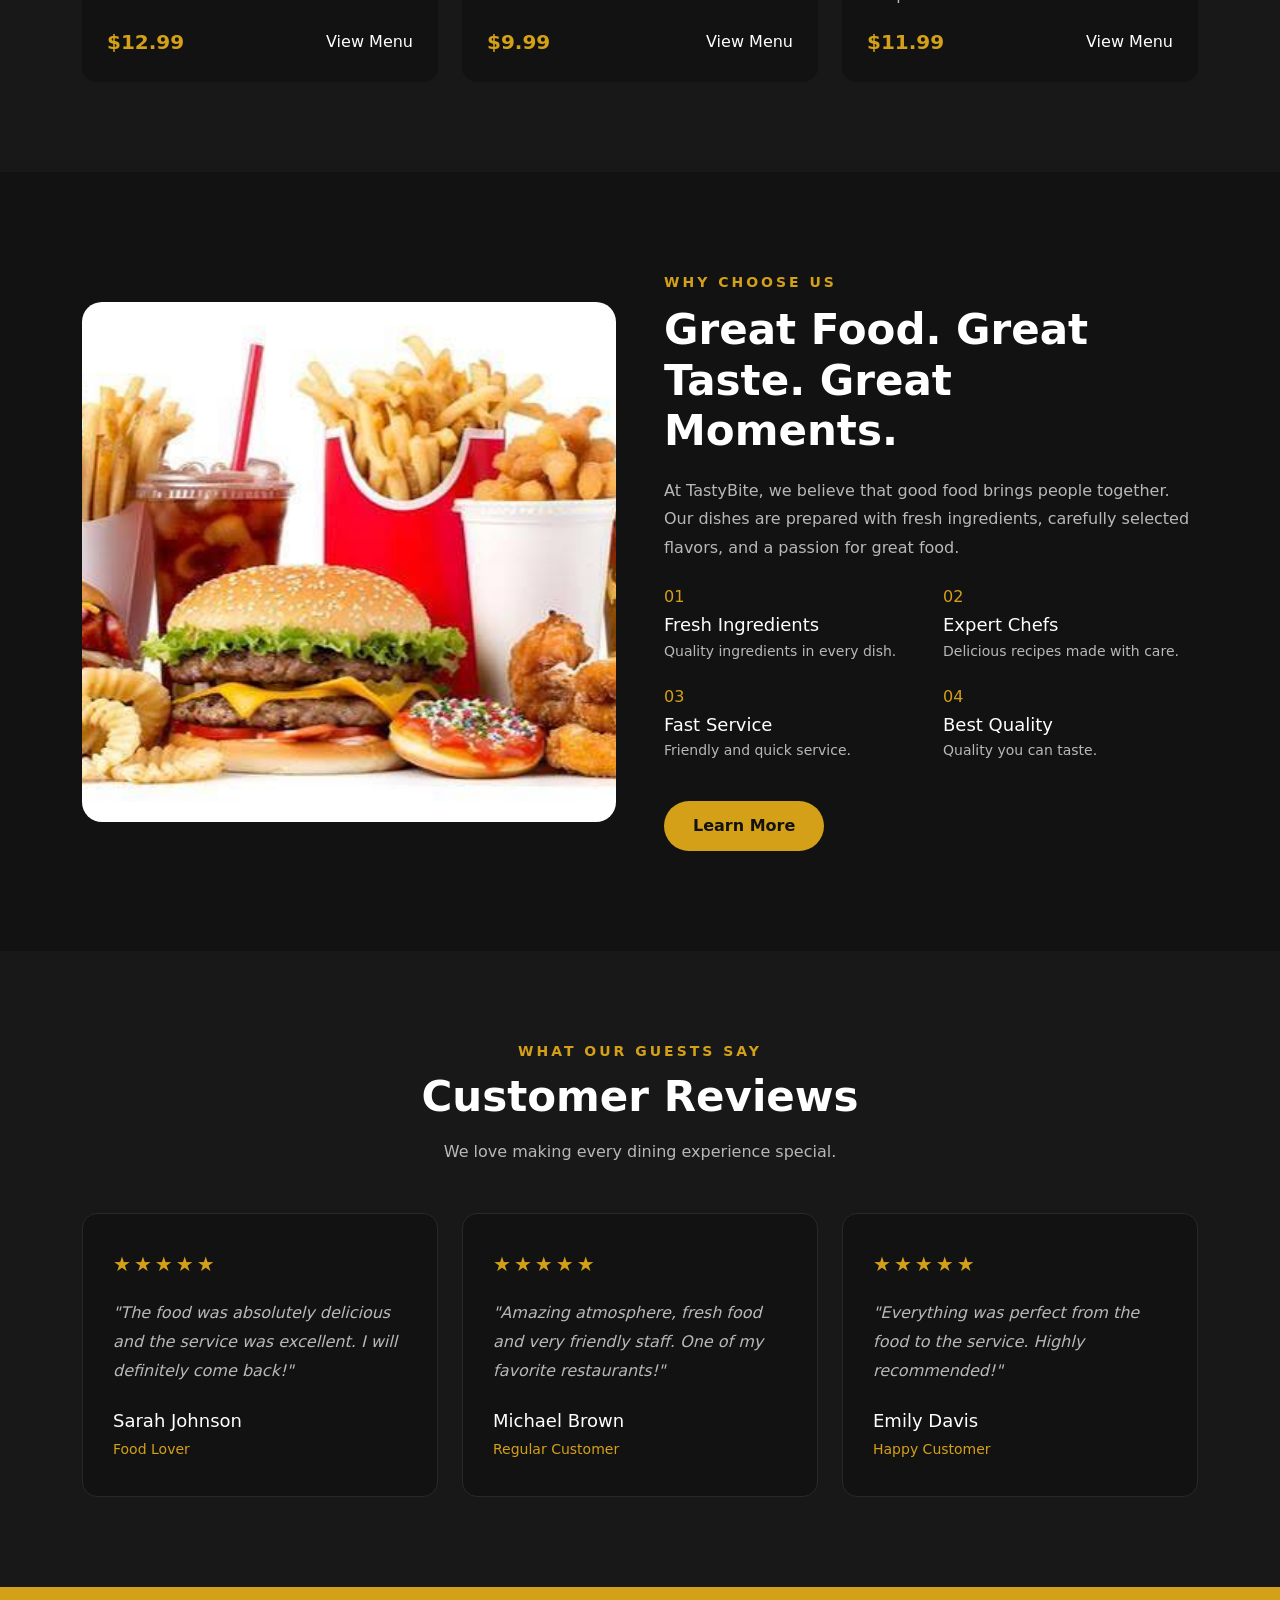
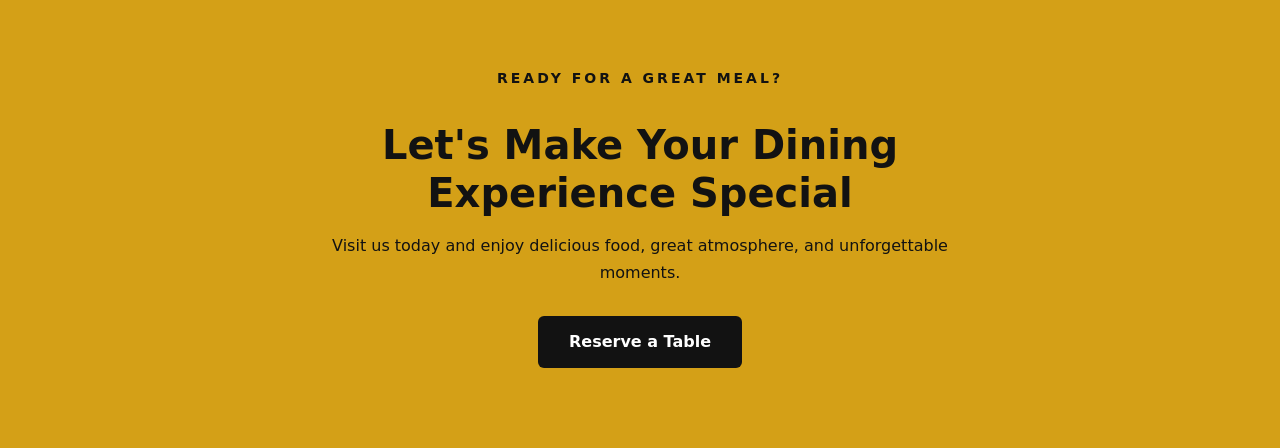
==== commit a1ba864b: "Update index.html" ====
--- a/index.html
+++ b/index.html
@@ -19,7 +19,7 @@
         <div class="container">
     
             <a class="navbar-brand d-flex align-items-center" href="index.html">
-                <img src="asestes/Images/ChatGPT Image Sep 8, 2026, 05_13_17 AM.png" alt="TastyBite Logo" class="logo">
+                <img src="ChatGPT Image Sep 8, 2026, 05_13_17 AM.png" alt="TastyBite Logo" class="logo">
                 <span class="brand-name">TastyBite</span>
             </a>
     
--- a/style.css
+++ b/style.css
@@ -7,7 +7,6 @@
     height: 55px;
     object-fit: contain;
 }
-
 .brand-name {
     color: #D4A017;
     font-size: 27px;
@@ -895,4 +894,4 @@
         height: 280px;
     }
 
-}+}
